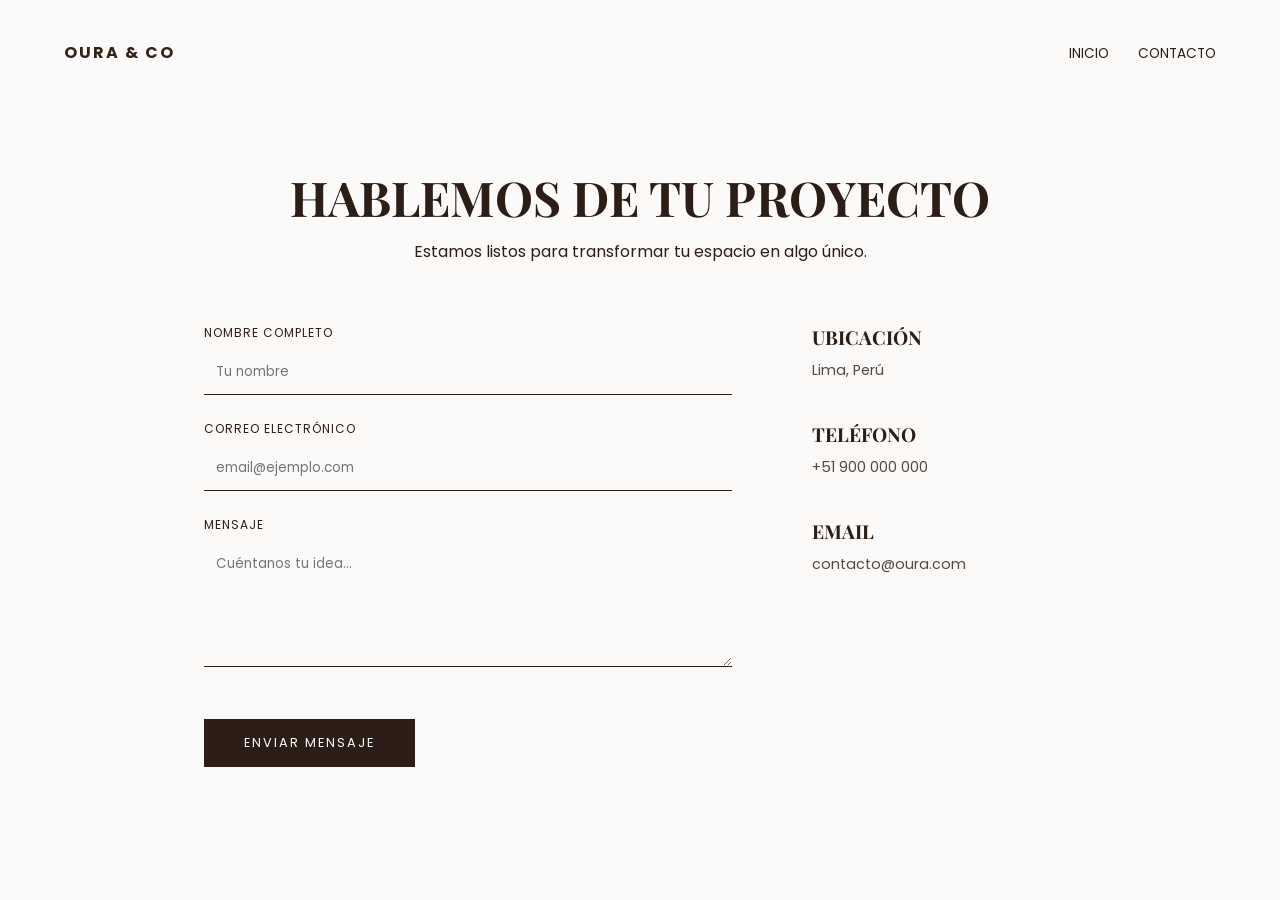
==== contacto.html @ 9a256edd "cambios en clase" ====
<!DOCTYPE html>
<html lang="es">
<head>
    <meta charset="UTF-8">
    <meta name="viewport" content="width=device-width, initial-scale=1.0">
    <title>Contacto | Oura & Co</title>
    <link rel="stylesheet" href="contacto.css">
    <link href="https://fonts.googleapis.com/css2?family=Playfair+Display:wght@700&family=Poppins:wght@300;400&display=swap" rel="stylesheet">
</head>
<body>

    <nav class="navegacion">
        <div class="logo"><a href="index.html" class="logo_link">OURA & CO</a></div>
        <div class="enlaces">
            <a href="inicio.html">Inicio</a>
            <a href="contacto.html">Contacto</a>
        </div>
    </nav>

    <main class="contenedor-contacto">
        <section class="encabezado-contacto">
            <h1>HABLEMOS DE TU PROYECTO</h1>
            <p>Estamos listos para transformar tu espacio en algo único.</p>
        </section>

        <section class="contenido-formulario">
            <form class="formulario">
                <div class="grupo">
                    <label>Nombre completo</label>
                    <input type="text" placeholder="Tu nombre">
                </div>
                <div class="grupo">
                    <label>Correo electrónico</label>
                    <input type="email" placeholder="email@ejemplo.com">
                </div>
                <div class="grupo">
                    <label>Mensaje</label>
                    <textarea rows="5" placeholder="Cuéntanos tu idea..."></textarea>
                </div>
                <button type="submit" class="boton-enviar">ENVIAR MENSAJE</button>
            </form>

            <div class="datos-directos">
                <div class="bloque">
                    <h3>UBICACIÓN</h3>
                    <p>Lima, Perú</p>
                </div>
                <div class="bloque">
                    <h3>TELÉFONO</h3>
                    <p>+51 900 000 000</p>
                </div>
                <div class="bloque">
                    <h3>EMAIL</h3>
                    <p>contacto@oura.com</p>
                </div>
            </div>
        </section>
    </main>

</body>
</html>
---- contacto.css ----
* {
    margin: 0;
    padding: 0;
    box-sizing: border-box;
}

body {
    font-family: 'Poppins', sans-serif;
    background-color: #fcfaf8;
    color: #2c1e16;
}

.navegacion {
    display: flex;
    justify-content: space-between;
    align-items: center;
    padding: 40px 5%;
}

.logo {
    font-weight: bold;
    letter-spacing: 2px;
}
.logo_link{
    text-decoration: none;
}

.logo_link{
    color: #332118;
}

.enlaces a {
    text-decoration: none;
    color: #2c1e16;
    margin-left: 25px;
    font-size: 0.85rem;
    text-transform: uppercase;
}

.contenedor-contacto {
    padding: 60px 5%;
    max-width: 1000px;
    margin: 0 auto;
}

.encabezado-contacto {
    text-align: center;
    margin-bottom: 60px;
}

.encabezado-contacto h1 {
    font-family: 'Playfair Display', serif;
    font-size: 3rem;
    margin-bottom: 10px;
}

.contenido-formulario {
    display: flex;
    flex-wrap: wrap;
    gap: 80px;
}

.formulario {
    flex: 2;
    min-width: 300px;
}

.grupo {
    margin-bottom: 25px;
}

.grupo label {
    display: block;
    font-size: 0.75rem;
    text-transform: uppercase;
    letter-spacing: 1px;
    margin-bottom: 8px;
}

.grupo input, .grupo textarea {
    width: 100%;
    padding: 12px;
    border: none;
    border-bottom: 1px solid #2c1e16;
    background-color: transparent;
    font-family: 'Poppins', sans-serif;
    outline: none;
}

.boton-enviar {
    background-color: #2c1e16;
    color: white;
    border: none;
    padding: 15px 40px;
    cursor: pointer;
    font-family: 'Poppins', sans-serif;
    font-size: 0.8rem;
    letter-spacing: 2px;
    margin-top: 20px;
}

.datos-directos {
    flex: 1;
    min-width: 200px;
}

.bloque {
    margin-bottom: 40px;
}

.bloque h3 {
    font-family: 'Playfair Display', serif;
    font-size: 1.2rem;
    margin-bottom: 10px;
}

.bloque p {
    font-size: 0.9rem;
    opacity: 0.8;
}
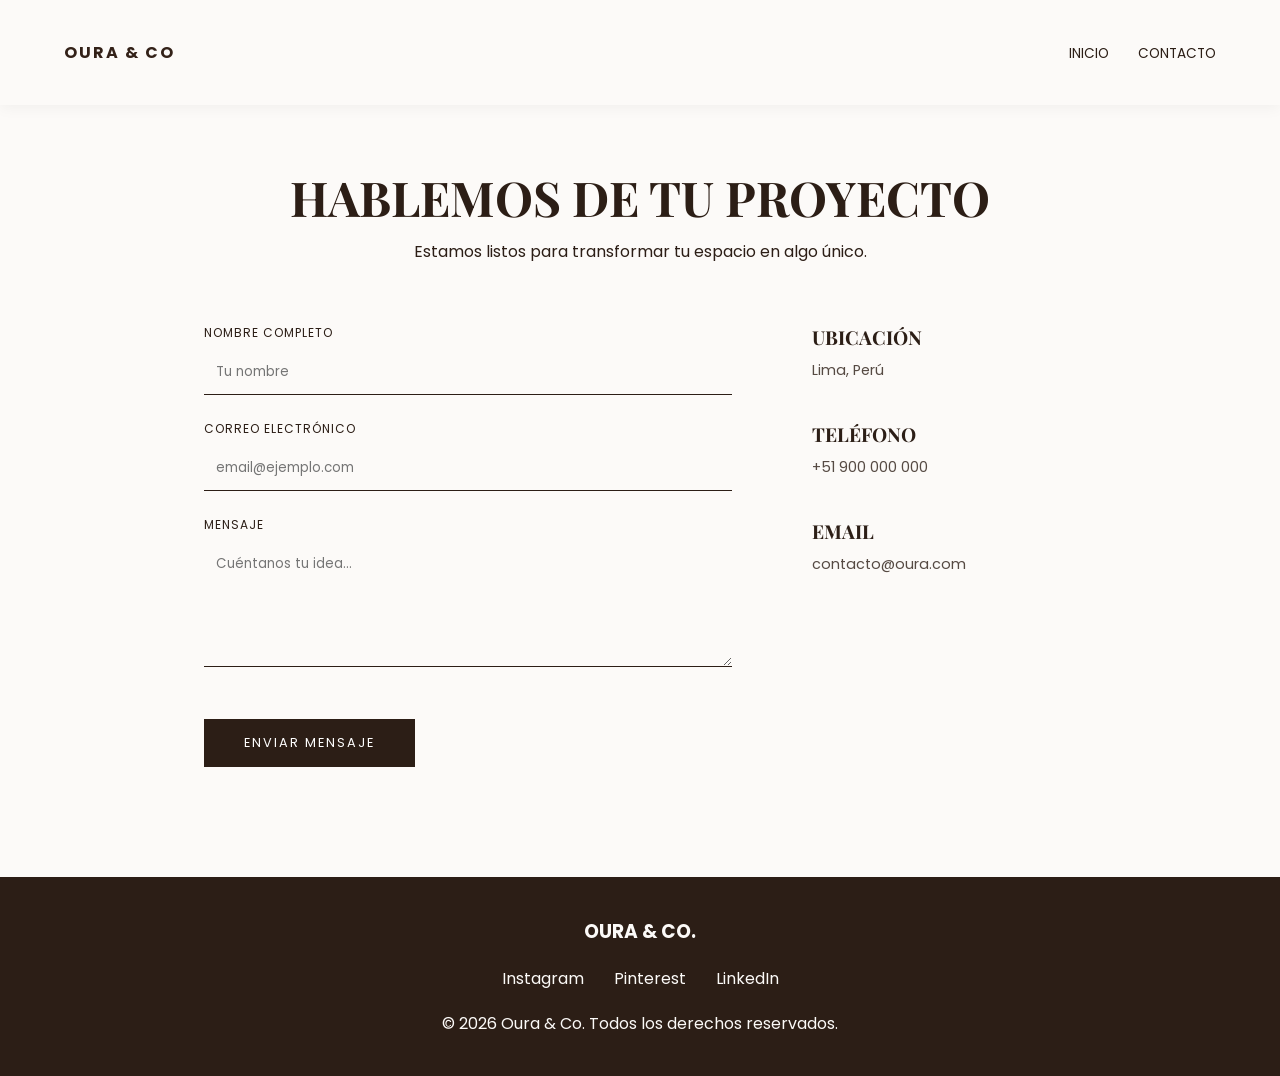
==== commit df66bcfd: "Add files via upload" ====
--- a/contacto.html
+++ b/contacto.html
@@ -57,5 +57,21 @@
         </section>
     </main>
 
+    <!-- CORRECCIÓN: Se agregó el footer para consistencia (Checklist 5.2) -->
+    <footer class="pie-pagina">
+        <div class="contenido-footer">
+            <h3>OURA & CO.</h3>
+            <ul>
+                <li><a href="#">Instagram</a></li>
+                <li><a href="#">Pinterest</a></li>
+                <li><a href="#">LinkedIn</a></li>
+            </ul>
+        </div>
+        <p>&copy; 2026 Oura & Co. Todos los derechos reservados.</p>
+    </footer>
+
+    <!-- CORRECCIÓN: Ruta ajustada a "app.js" (Checklist 5.1) -->
+    <script src="js/app.js"></script>
+
 </body>
 </html>
--- a/contacto.css
+++ b/contacto.css
@@ -2,6 +2,10 @@
     margin: 0;
     padding: 0;
     box-sizing: border-box;
+}
+
+html {
+    scroll-behavior: smooth;
 }
 
 body {
@@ -15,17 +19,21 @@
     justify-content: space-between;
     align-items: center;
     padding: 40px 5%;
+    position: sticky;
+    top: 0;
+    background-color: rgba(252, 250, 248, 0.95);
+    z-index: 1000;
+    backdrop-filter: blur(5px);
+    box-shadow: 0 2px 15px rgba(0,0,0,0.05);
 }
 
 .logo {
     font-weight: bold;
     letter-spacing: 2px;
 }
-.logo_link{
+
+.logo_link {
     text-decoration: none;
-}
-
-.logo_link{
     color: #332118;
 }
 
@@ -85,6 +93,11 @@
     background-color: transparent;
     font-family: 'Poppins', sans-serif;
     outline: none;
+    transition: border-color 0.3s ease;
+}
+
+.grupo input:focus, .grupo textarea:focus {
+    border-bottom: 1px solid #a89485;
 }
 
 .boton-enviar {
@@ -97,6 +110,12 @@
     font-size: 0.8rem;
     letter-spacing: 2px;
     margin-top: 20px;
+    transition: all 0.3s ease;
+}
+
+.boton-enviar:hover {
+    transform: scale(1.05);
+    background-color: #523b2c;
 }
 
 .datos-directos {
@@ -117,4 +136,63 @@
 .bloque p {
     font-size: 0.9rem;
     opacity: 0.8;
+}
+
+@keyframes fadeInUp {
+    from {
+        opacity: 0;
+        transform: translateY(30px);
+    }
+    to {
+        opacity: 1;
+        transform: translateY(0);
+    }
+}
+
+.animar-entrada {
+    animation: fadeInUp 1s ease-out forwards;
+    opacity: 0;
+}
+
+.pie-pagina {
+    background-color: #2c1e16;
+    color: #fcfaf8;
+    text-align: center;
+    padding: 40px 5%;
+    margin-top: 50px;
+}
+
+.pie-pagina ul {
+    list-style: none;
+    display: flex;
+    justify-content: center;
+    gap: 30px;
+    margin: 20px 0;
+}
+
+.pie-pagina a {
+    color: #fcfaf8;
+    text-decoration: none;
+    transition: color 0.3s ease;
+}
+
+.pie-pagina a:hover {
+    color: #a89485;
+}
+
+@media (max-width: 768px) {
+    .navegacion {
+        flex-direction: column;
+        gap: 15px;
+        padding: 20px 5%;
+    }
+    
+    .encabezado-contacto h1 {
+        font-size: 2.5rem;
+    }
+
+    .contenido-formulario {
+        flex-direction: column;
+        gap: 40px;
+    }
 }
